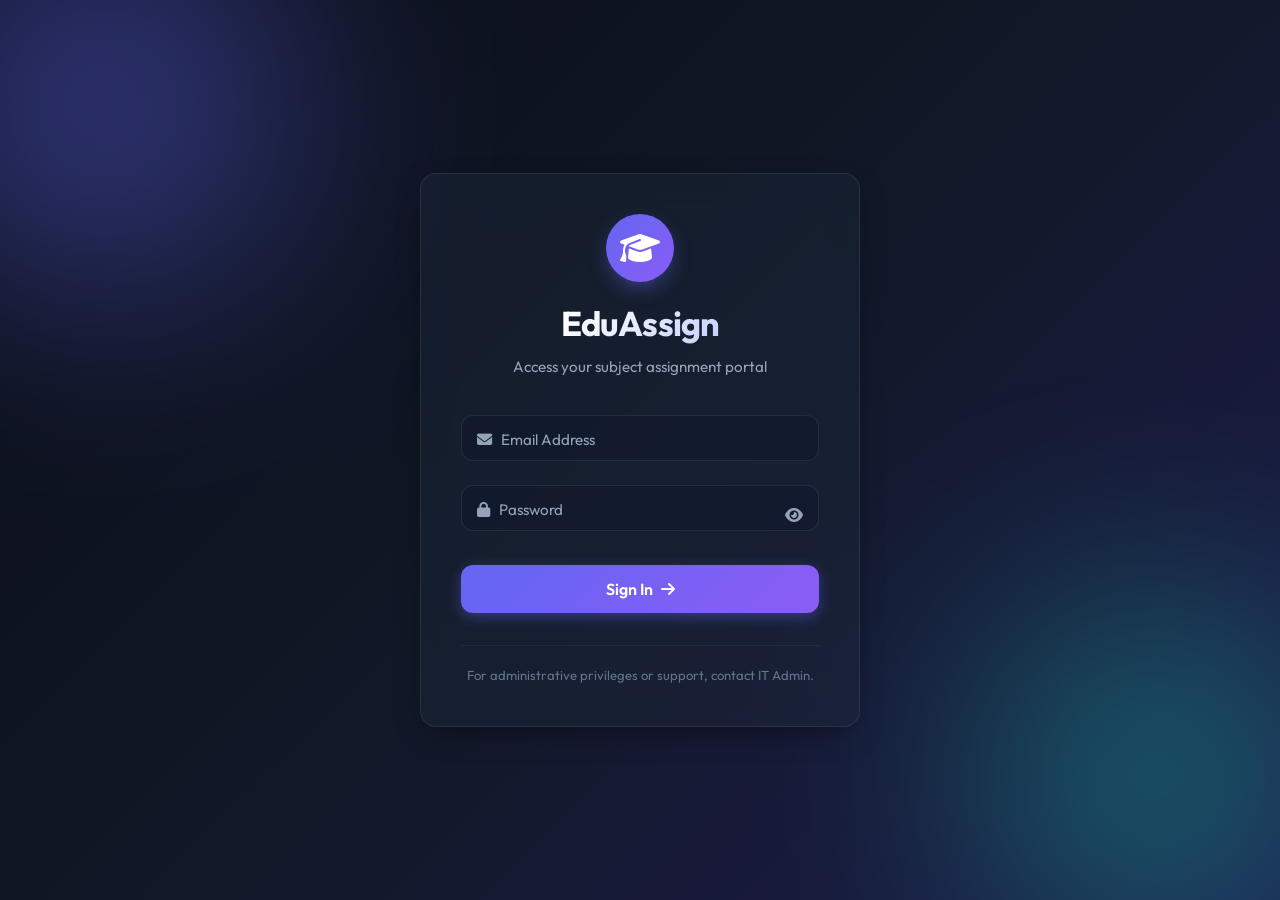
==== src/main/resources/static/admin.html @ 08ebb447 "preference2" ====
<!DOCTYPE html>
<html lang="en">
<head>
  <meta charset="UTF-8">
  <meta name="viewport" content="width=device-width, initial-scale=1.0">
  <title>Admin Dashboard - EduAssign</title>
  <!-- FontAwesome Icons -->
  <link rel="stylesheet" href="https://cdnjs.cloudflare.com/ajax/libs/font-awesome/6.4.0/css/all.min.css">
  <!-- Stylesheets -->
  <link rel="stylesheet" href="css/common.css">
  <link rel="stylesheet" href="css/admin.css">
</head>
<body>
  <div class="dashboard-layout">
    <!-- Sidebar -->
    <aside class="sidebar glass-panel">
      <div class="sidebar-brand">
        <i class="fas fa-university"></i>
        <span>EduAssign Admin</span>
      </div>
      <nav class="sidebar-nav">
        <a href="#" class="nav-item active" data-target="selections-tab">
          <i class="fas fa-list-check"></i>
          <span>Faculty Selections</span>
        </a>
        <a href="#" class="nav-item" data-target="subject-tab">
          <i class="fas fa-book-open"></i>
          <span>Subject Directory</span>
        </a>
        <a href="#" class="nav-item" data-target="config-tab">
          <i class="fas fa-sliders-h"></i>
          <span>Dept / Year / Sections</span>
        </a>
        <a href="#" class="nav-item" data-target="deadline-tab">
          <i class="fas fa-clock"></i>
          <span>Selection Window</span>
        </a>
        <a href="#" class="nav-item" data-target="allocation-tab">
          <i class="fas fa-diagram-project"></i>
          <span>Subject Allocation</span>
        </a>
        <a href="#" class="nav-item" data-target="allocation-report-tab">
          <i class="fas fa-file-invoice"></i>
          <span>Allocation Report</span>
        </a>
        <a href="#" class="nav-item" data-target="profile-tab">
          <i class="fas fa-user-gear"></i>
          <span>My Profile</span>
        </a>
      </nav>
      <div class="sidebar-footer">
        <a href="faculty.html" class="btn btn-ghost btn-block" style="margin-bottom: 10px; border-color: rgba(20,184,166,0.3); color: var(--secondary)">
          <i class="fas fa-eye"></i>
          <span>Faculty View</span>
        </a>
        <button class="btn btn-ghost btn-block" onclick="logout()">
          <i class="fas fa-sign-out-alt"></i>
          <span>Logout</span>
        </button>
      </div>
    </aside>

    <!-- Main Content Area -->
    <main class="main-content">
      <header class="main-header glass-panel">
        <div>
          <h2 id="welcome-message">Admin Console</h2>
          <p id="header-subtitle">Manage curriculum directories, selection timelines, and class allocations</p>
        </div>
        <div class="header-profile">
          <div class="avatar-icon">A</div>
          <div class="profile-info">
            <h4 id="header-user-name">Admin User</h4>
            <span id="header-user-email">admin@gmail.com</span>
          </div>
        </div>
      </header>

      <!-- FACULTY SELECTIONS TAB -->
      <section id="selections-tab" class="tab-content active">
        <div class="tab-grid">
          <!-- Submitted Preferences -->
          <div class="glass-panel section-container col-span-2">
            <div class="section-actions" style="display: flex; justify-content: space-between; align-items: center; width: 100%;">
              <div>
                <h3>Faculty Subject Preferences</h3>
                <p>Track choices made by faculty members for subject allocation</p>
              </div>
              <div>
                <button class="btn btn-secondary btn-sm" onclick="exportPreferencesToExcel()" style="background: var(--secondary-gradient); border: none; color: #fff; display: inline-flex; align-items: center; gap: 6px; box-shadow: 0 0 10px rgba(20, 184, 166, 0.3);">
                  <i class="fas fa-file-excel"></i> Export to Excel
                </button>
              </div>
            </div>
            
            <div class="filter-row" style="display: flex; gap: 12px; margin-bottom: 20px; align-items: center; max-width: 500px;">
              <div style="flex: 1; max-width: 220px;">
                <input type="text" id="pref-academic-year-input" class="form-control" placeholder="Academic Year (e.g. 2026-27)" style="height: 38px; font-size: 0.9rem; background: rgba(15, 23, 42, 0.6); border: 1px solid var(--panel-border); border-radius: var(--border-radius-md); color: var(--text-main); padding: 8px 12px; width: 100%;">
              </div>
              <div style="flex: 1; max-width: 220px; position: relative;">
                <div id="custom-pref-dept-dropdown" class="custom-dropdown" style="width: 100%;">
                  <div class="custom-dropdown-trigger" style="height: 38px; font-size: 0.9rem; background: rgba(15, 23, 42, 0.6); border: 1px solid var(--panel-border); border-radius: var(--border-radius-md); color: var(--text-main); padding: 8px 12px; cursor: pointer; display: flex; justify-content: space-between; align-items: center; user-select: none;">
                    <span id="custom-pref-trigger-label" style="color: var(--text-muted);">Select Dept & Sem</span>
                    <i class="fas fa-chevron-down" style="font-size: 0.8rem; color: var(--text-muted);"></i>
                  </div>
                  <div id="custom-pref-dept-menu" class="custom-dropdown-menu" style="display: none; position: absolute; top: 100%; left: 0; width: 100%; max-height: 250px; overflow-y: auto; background: #0f172a; border: 1px solid var(--panel-border); border-radius: var(--border-radius-md); margin-top: 4px; z-index: 1000; box-shadow: 0 10px 15px -3px rgba(0, 0, 0, 0.5);">
                    <!-- Populated dynamically via JS -->
                  </div>
                </div>
              </div>
              <!-- Hidden native selects to retain full compatibility -->
              <select id="pref-dept-filter" style="display: none;">
                <option value="" disabled selected>Select Department</option>
              </select>
              <select id="pref-sem-filter" style="display: none;">
                <option value="" disabled selected>Select Semester</option>
              </select>
            </div>

            <div class="table-responsive">
              <table class="table">
                <thead>
                  <tr>
                    <th>Faculty ID</th>
                    <th>Faculty Name</th>
                    <th>Department</th>
                    <th>Subject Preferences (in Order of Choice)</th>
                  </tr>
                </thead>
                <tbody id="preferences-table-body">
                  <tr><td colspan="4" style="text-align: center;"><i class="fas fa-spinner fa-spin"></i> Loading...</td></tr>
                </tbody>
              </table>
            </div>
          </div>

          <!-- Non-Submitted Faculty -->
          <div class="glass-panel section-container">
            <h3>Pending Submissions</h3>
            <p style="font-size: 0.85rem; color: var(--text-muted); margin-bottom: 20px;">Faculty members who have not yet selected any preferences.</p>
            
            <div class="table-responsive" style="max-height: 400px; overflow-y: auto;">
              <table class="table">
                <thead>
                  <tr>
                    <th>Faculty ID</th>
                    <th>Name</th>
                  </tr>
                </thead>
                <tbody id="pending-table-body">
                  <tr><td colspan="2" style="text-align: center;"><i class="fas fa-spinner fa-spin"></i> Loading...</td></tr>
                </tbody>
              </table>
            </div>
          </div>
        </div>
      </section>

      <!-- SUBJECT CRUD TAB -->
      <section id="subject-tab" class="tab-content">
        <div class="tab-grid">
          <div class="glass-panel section-container col-span-3">
            <div class="section-actions">
              <div>
                <h3>Subject List</h3>
                <p>Manage curriculum subjects, regulation, and departments</p>
              </div>
              <div class="action-buttons" style="display: flex; gap: 8px; align-items: center;">
                <button class="btn btn-primary" onclick="openSubjectModal()"><i class="fas fa-plus"></i> Add Subject</button>
              </div>
            </div>

            <div class="search-bar-wrapper" style="margin-bottom: 15px;">
              <i class="fas fa-search search-icon"></i>
              <input type="text" id="subject-search" class="form-control" placeholder="Search subjects by code, name, department...">
            </div>

            <div class="filter-row" style="display: flex; gap: 12px; margin-bottom: 20px; align-items: center; max-width: 600px;">
              <div style="flex: 1; max-width: 130px;">
                <select id="sub-category-filter" class="form-control" style="height: 38px; font-size: 0.9rem; background: rgba(15, 23, 42, 0.6); border: 1px solid var(--panel-border); border-radius: var(--border-radius-md); color: var(--text-main); padding: 8px 12px;">
                  <option value="regular" selected>Regular</option>
                  <option value="mock">Mock</option>
                </select>
              </div>
              <div style="flex: 1; max-width: 180px;">
                <select id="sub-dept-filter" class="form-control" style="height: 38px; font-size: 0.9rem; background: rgba(15, 23, 42, 0.6); border: 1px solid var(--panel-border); border-radius: var(--border-radius-md); color: var(--text-main); padding: 8px 12px;">
                  <option value="" disabled selected>Select Dept</option>
                </select>
              </div>
              <div style="flex: 1; max-width: 220px; position: relative;">
                <div id="custom-sub-year-dropdown" class="custom-dropdown" style="width: 100%;">
                  <div class="custom-dropdown-trigger" style="height: 38px; font-size: 0.9rem; background: rgba(15, 23, 42, 0.6); border: 1px solid var(--panel-border); border-radius: var(--border-radius-md); color: var(--text-main); padding: 8px 12px; cursor: pointer; display: flex; justify-content: space-between; align-items: center; user-select: none;">
                    <span id="custom-sub-trigger-label" style="color: var(--text-muted);">Select Year & Sem</span>
                    <i class="fas fa-chevron-down" style="font-size: 0.8rem; color: var(--text-muted);"></i>
                  </div>
                  <div id="custom-sub-year-menu" class="custom-dropdown-menu" style="display: none; position: absolute; top: 100%; left: 0; width: 100%; max-height: 250px; overflow-y: auto; background: #0f172a; border: 1px solid var(--panel-border); border-radius: var(--border-radius-md); margin-top: 4px; z-index: 1000; box-shadow: 0 10px 15px -3px rgba(0, 0, 0, 0.5);">
                    <!-- Populated dynamically via JS -->
                  </div>
                </div>
              </div>
              <!-- Hidden native selects to retain compatibility -->
              <select id="sub-year-filter" style="display: none;">
                <option value="" disabled selected>Select Year</option>
              </select>
              <select id="sub-sem-filter" style="display: none;">
                <option value="" disabled selected>Select Semester</option>
              </select>
            </div>

            <div class="table-responsive">
              <table class="table">
                <thead>
                  <tr>
                    <th>Subject Code</th>
                    <th>Name</th>
                    <th>Year</th>
                    <th>Semester</th>
                    <th>Department</th>
                    <th>Regulation</th>
                    <th>Academic Year</th>
                    <th style="text-align: right;">Actions</th>
                  </tr>
                </thead>
                <tbody id="subject-table-body">
                  <tr><td colspan="7" style="text-align: center;"><i class="fas fa-spinner fa-spin"></i> Loading...</td></tr>
                </tbody>
              </table>
            </div>
          </div>

          <!-- Subject Excel Upload -->
          <div class="glass-panel section-container">
            <h3>Import Subjects</h3>
            <p style="font-size: 0.85rem; color: var(--text-muted); margin-bottom: 20px;">Upload Excel file (.xlsx) with columns: <strong>SubjectCode, SubjectName, Year, Semester, Department, Regulation, [AcademicYear], [Category (Regular/Mock)]</strong>.</p>
            
            <form id="subject-upload-form">
              <div class="file-dropzone" id="subject-dropzone">
                <i class="fas fa-file-excel file-icon"></i>
                <p>Drag & drop Subjects Excel sheet or click to browse</p>
                <input type="file" id="subject-excel-file" accept=".xlsx" style="display: none;">
                <span class="file-name-display" id="subject-file-name">No file chosen</span>
              </div>
              <button type="submit" class="btn btn-secondary btn-block" style="margin-top: 15px;">
                <i class="fas fa-cloud-upload-alt"></i> Upload Subjects
              </button>
            </form>
          </div>
        </div>
      </section>

      <!-- CONFIG CRUD TAB (DEPT, YEAR, SECTIONS) -->
      <section id="config-tab" class="tab-content">
        <div class="config-grid">
          <!-- Departments CRUD -->
          <div class="glass-panel section-container">
            <div class="section-actions">
              <div>
                <h3>Departments</h3>
                <p>Register academic departments</p>
              </div>
            </div>
            <form id="dept-form" style="margin-bottom: 20px; display: flex; gap: 8px;">
              <input type="text" id="dept-code" class="form-control" placeholder="Code (e.g. CSE)" required style="flex: 1;">
              <input type="text" id="dept-name" class="form-control" placeholder="Name" required style="flex: 2;">
              <button type="submit" class="btn btn-primary" style="padding: 10px 16px;"><i class="fas fa-plus"></i></button>
            </form>
            <div class="table-responsive" style="max-height: 250px;">
              <table class="table">
                <thead>
                  <tr>
                    <th>Code</th>
                    <th>Name</th>
                    <th>Action</th>
                  </tr>
                </thead>
                <tbody id="dept-table-body">
                  <!-- Loaded dynamically -->
                </tbody>
              </table>
            </div>
          </div>

          <!-- Academic Years CRUD -->
          <div class="glass-panel section-container">
            <div class="section-actions">
              <div>
                <h3>Academic Years</h3>
                <p>Manage curriculum years</p>
              </div>
            </div>
            <form id="year-form" style="margin-bottom: 20px; display: flex; gap: 8px;">
              <input type="number" id="year-num" class="form-control" placeholder="No. (e.g. 1)" required min="1" max="6" style="flex: 1;">
              <input type="text" id="year-name" class="form-control" placeholder="Label (e.g. I Year)" required style="flex: 2;">
              <button type="submit" class="btn btn-primary" style="padding: 10px 16px;"><i class="fas fa-plus"></i></button>
            </form>
            <div class="table-responsive" style="max-height: 250px;">
              <table class="table">
                <thead>
                  <tr>
                    <th>Year No</th>
                    <th>Label</th>
                    <th>Action</th>
                  </tr>
                </thead>
                <tbody id="year-table-body">
                  <!-- Loaded dynamically -->
                </tbody>
              </table>
            </div>
          </div>



          <!-- Sections CRUD -->
          <div class="glass-panel section-container col-span-2">
            <div class="section-actions">
              <div>
                <h3>Sections</h3>
                <p>Configure sections for each year and department</p>
              </div>
            </div>
            <form id="section-form" style="margin-bottom: 20px; display: grid; grid-template-columns: 2fr 2fr 1.5fr 1fr; gap: 10px;">
              <div>
                <select id="section-dept-select" class="form-control" required>
                  <option value="" disabled selected>Select Dept</option>
                </select>
              </div>
              <div>
                <select id="section-year-select" class="form-control" required>
                  <option value="" disabled selected>Select Year</option>
                </select>
              </div>
              <div>
                <input type="text" id="section-name" class="form-control" placeholder="Sec Name (e.g. A)" required>
              </div>
              <button type="submit" class="btn btn-primary"><i class="fas fa-plus"></i> Add</button>
            </form>
            <div class="table-responsive">
              <table class="table">
                <thead>
                  <tr>
                    <th>Department</th>
                    <th>Year</th>
                    <th>Section</th>
                    <th>Action</th>
                  </tr>
                </thead>
                <tbody id="section-table-body">
                  <!-- Loaded dynamically -->
                </tbody>
              </table>
            </div>
          </div>
        </div>
      </section>

      <!-- DEADLINE TAB -->
      <section id="deadline-tab" class="tab-content">
        <div class="tab-grid">
          <div class="glass-panel section-container col-span-2">
            <h3>Configure Subject Selection Window</h3>
            <p style="margin-bottom: 24px; color: var(--text-muted)">Set the message and time deadline. Faculty members will be notified and can choose preferred subjects within this period.</p>
            
            <form id="deadline-form">
              <div class="form-group">
                <label for="deadline-message">Instruction Message to Faculty</label>
                <textarea id="deadline-message" class="form-control" rows="4" placeholder="Enter instructions for faculty (e.g., Please select your preferred subjects for R23 CSE regulation within the deadline)..." required></textarea>
              </div>
              
              <div style="display: grid; grid-template-columns: repeat(auto-fit, minmax(220px, 1fr)); gap: 16px; margin-bottom: 24px;">
                <div class="form-group">
                  <label for="deadline-days">Deadline Window (in Days)</label>
                  <input type="number" id="deadline-days" class="form-control" min="1" max="30" value="3" required>
                </div>
                <div class="form-group">
                  <label for="deadline-sem">Active Semester</label>
                  <select id="deadline-sem" class="form-control" required>
                    <option value="" disabled selected>Select Semester</option>
                  </select>
                </div>
                <div class="form-group">
                  <label for="deadline-class-year">Active Year</label>
                  <select id="deadline-class-year" class="form-control" required>
                    <option value="" disabled selected>Select Year</option>
                    <option value="1">Year 1</option>
                    <option value="2">Year 2</option>
                    <option value="3">Year 3</option>
                    <option value="4">Year 4</option>
                  </select>
                </div>
                <div class="form-group">
                  <label for="deadline-year">Academic Year</label>
                  <input type="text" id="deadline-year" class="form-control" placeholder="e.g. 2026-27" required>
                </div>
                <div class="form-group">
                  <label for="deadline-dept">Department</label>
                  <select id="deadline-dept" class="form-control" required>
                    <option value="" disabled selected>Select Dept</option>
                  </select>
                </div>
                <div class="form-group">
                  <label for="deadline-hours-per-week">Faculty Hours Limit/Week</label>
                  <input type="number" id="deadline-hours-per-week" class="form-control" min="1" max="40" value="16" required>
                </div>
                <div class="form-group">
                  <label for="deadline-max-subjects">Max Subjects/Faculty</label>
                  <input type="number" id="deadline-max-subjects" class="form-control" min="1" max="10" value="2" required>
                </div>
                <div class="form-group">
                  <label for="deadline-subject-hours">Hours/Week per Subject</label>
                  <input type="number" id="deadline-subject-hours" class="form-control" min="1" max="10" value="4" required>
                </div>
                <div class="form-group">
                  <label for="deadline-max-regular-pref">Max Regular Choices</label>
                  <input type="number" id="deadline-max-regular-pref" class="form-control" min="1" max="20" value="5" required>
                </div>
                <div class="form-group">
                  <label for="deadline-max-mock-pref">Max Mock Choices</label>
                  <input type="number" id="deadline-max-mock-pref" class="form-control" min="1" max="20" value="2" required>
                </div>
              </div>

              <button type="submit" class="btn btn-primary">
                <i class="fas fa-paper-plane"></i> Publish Selection Window
              </button>
            </form>
          </div>

          <div class="glass-panel section-container">
            <h3>Selection Window Status</h3>
            <p>Active state of the current timeline</p>
            
            <div class="status-box" id="deadline-status-container" style="margin-top: 20px;">
              <!-- Loaded dynamically -->
              <div style="color: var(--text-muted);"><i class="fas fa-circle-notch fa-spin"></i> Checking status...</div>
            </div>
          </div>
        </div>

        <!-- Subject Preview Panel -->
        <div class="glass-panel section-container" style="margin-top: 20px;">
          <h3>Subject Preview / Review</h3>
          <p style="margin-bottom: 20px; font-size: 0.88rem; color: var(--text-muted);">Review matching subjects that will be opened for faculty selection.</p>
          <div id="deadline-subjects-preview" style="display: flex; flex-direction: column; gap: 16px;">
            <p style="color: var(--text-muted); font-style: italic;">Select Department, Active Semester, and enter Academic Year above to preview subjects list.</p>
          </div>
        </div>
      </section>

      <!-- ALLOCATION TAB -->
      <section id="allocation-tab" class="tab-content">
        <!-- Before deadline warning -->
        <div class="glass-panel info-banner" id="allocation-warning" style="display: none; border-color: var(--warning); background: rgba(245,158,11,0.06); padding: 20px; margin-bottom: 20px;">
          <h4 style="color: var(--warning); display: flex; align-items: center; gap: 8px;">
            <i class="fas fa-exclamation-triangle"></i> Subject Selection Period Active
          </h4>
          <p style="font-size: 0.9rem; color: var(--text-muted); margin-top: 6px;">Still there is time for faculty to select subjects. You cannot perform allocations until the selection deadline is reached.</p>
        </div>

        <!-- Finalization Header Banner -->
        <div class="glass-panel section-container" style="margin-bottom: 20px; display: flex; justify-content: space-between; align-items: center; padding: 20px; flex-wrap: wrap; gap: 16px;">
          <div>
            <h3 style="margin-bottom: 4px;">Subject Allocation Workspace & Controls</h3>
            <p style="font-size: 0.88rem; color: var(--text-muted);">Automatically generate draft allocations based on preferences, review/modify manually, then finalize.</p>
          </div>
          <div style="display: flex; align-items: center; gap: 12px; flex-wrap: wrap;">
            <button class="btn btn-primary" id="auto-allocate-btn" onclick="autoAllocateSubjects()">
              <i class="fas fa-bolt"></i> Auto-Allocate Subjects
            </button>
            <span class="status-badge" id="finalize-status-badge" style="padding: 8px 16px; font-size: 0.85rem;">Draft Mode</span>
            <button class="btn btn-secondary" id="finalize-allocations-btn" onclick="finalizeAllAllocations()">
              <i class="fas fa-check-double"></i> Finalize Allocations
            </button>
          </div>
        </div>

        <!-- Allocation Statistics & Constraints Dashboard -->
        <div class="glass-panel section-container" style="margin-bottom: 20px; padding: 20px;">
          <h4 style="margin-bottom: 12px; color: var(--secondary);"><i class="fas fa-chart-pie"></i> Allocation Statistics & Constraints</h4>
          <div style="display: grid; grid-template-columns: repeat(auto-fit, minmax(180px, 1fr)); gap: 15px;">
            <div style="background: rgba(255,255,255,0.03); border: 1px solid var(--panel-border); border-radius: var(--border-radius-md); padding: 12px; text-align: center;">
              <span style="font-size: 0.8rem; color: var(--text-muted); display: block; margin-bottom: 4px;">Total Subjects</span>
              <strong id="stats-total-subjects" style="font-size: 1.4rem; color: var(--text-main);">0</strong>
            </div>
            <div style="background: rgba(255,255,255,0.03); border: 1px solid var(--panel-border); border-radius: var(--border-radius-md); padding: 12px; text-align: center;">
              <span style="font-size: 0.8rem; color: var(--text-muted); display: block; margin-bottom: 4px;">Total Sections</span>
              <strong id="stats-total-sections" style="font-size: 1.4rem; color: var(--text-main);">0</strong>
            </div>
            <div style="background: rgba(255,255,255,0.03); border: 1px solid var(--panel-border); border-radius: var(--border-radius-md); padding: 12px; text-align: center;">
              <span style="font-size: 0.8rem; color: var(--text-muted); display: block; margin-bottom: 4px;">Allocated Subjects</span>
              <strong id="stats-allocated-subjects" style="font-size: 1.4rem; color: var(--text-main);">0</strong>
            </div>
            <div style="background: rgba(255,255,255,0.03); border: 1px solid var(--panel-border); border-radius: var(--border-radius-md); padding: 12px; text-align: center;">
              <span style="font-size: 0.8rem; color: var(--text-muted); display: block; margin-bottom: 4px;">Regular / Mock</span>
              <span style="font-size: 1.1rem; font-weight: bold; color: var(--text-main); display: block; margin-top: 4px;">
                <span id="stats-allocated-regular" style="color: var(--secondary);">0</span> / <span id="stats-allocated-mock" style="color: var(--primary);">0</span>
              </span>
            </div>
            <div style="background: rgba(255,255,255,0.03); border: 1px solid var(--panel-border); border-radius: var(--border-radius-md); padding: 12px; text-align: center;">
              <span style="font-size: 0.8rem; color: var(--text-muted); display: block; margin-bottom: 4px;">Pending Sections</span>
              <strong id="stats-pending-sections" style="font-size: 1.4rem; color: var(--warning);">0</strong>
            </div>
            <div style="background: rgba(255,255,255,0.03); border: 1px solid var(--panel-border); border-radius: var(--border-radius-md); padding: 12px; text-align: center;">
              <span style="font-size: 0.8rem; color: var(--text-muted); display: block; margin-bottom: 4px;">Faculty Load Limits</span>
              <span style="font-size: 0.85rem; color: var(--text-main); display: block; margin-top: 8px;">
                Max: <strong id="stats-workload-limit">14</strong>h | Sub: <strong id="stats-subject-hours">4</strong>h
              </span>
            </div>
          </div>
        </div>

        <div class="allocation-grid" id="allocation-workspace" style="display: grid; grid-template-columns: 1fr; gap: 20px;">
          
          <!-- Column 1: Subject Allocation -->
          <div class="glass-panel section-container" style="height: fit-content; display: flex; flex-direction: column; gap: 20px;">
            <div style="display: flex; justify-content: space-between; align-items: center;">
              <div>
                <h3>Subject & Section Allocation</h3>
                <p style="font-size: 0.85rem; color: var(--text-muted);">Assign subjects and sections to faculty members (Auto or Manual).</p>
              </div>
            </div>
            
            <form id="allocate-subject-form">
              <div class="form-group">
                <label for="alloc-faculty-select">Select Faculty</label>
                <select id="alloc-faculty-select" class="form-control" required>
                  <option value="" disabled selected>Choose Faculty...</option>
                </select>
              </div>

              <!-- Faculty Preferences list -->
              <div class="preferences-preview" style="margin-bottom: 20px;">
                <h5 style="font-size: 0.82rem; text-transform: uppercase; color: var(--text-muted); margin-bottom: 8px;">Faculty Subject Preferences:</h5>
                <ul id="alloc-faculty-pref-list" style="padding-left: 20px; font-size: 0.88rem; color: var(--secondary); max-height: 150px; overflow-y: auto;">
                  <li style="color: var(--text-muted); list-style-type: none; margin-left: -20px;">Select a faculty to see their choices</li>
                </ul>
              </div>

              <!-- Selected Faculty load details -->
              <div id="selected-faculty-load-details" style="display: none; background: rgba(255,255,255,0.03); border: 1px solid var(--panel-border); border-radius: var(--border-radius-md); padding: 12px; margin-bottom: 20px; font-size: 0.85rem;">
                <h5 style="margin-bottom: 8px; color: var(--secondary); font-size: 0.82rem; text-transform: uppercase;">Faculty Load Profile:</h5>
                <div style="display: grid; grid-template-columns: 1fr 1fr; gap: 8px;">
                  <div>Workload: <strong id="load-workload-hours">0/14</strong> hrs</div>
                  <div>Subjects: <strong id="load-subjects-count">0</strong>/3</div>
                  <div>Regular: <strong id="load-regular-count">0</strong></div>
                  <div>Mock: <strong id="load-mock-count">0</strong></div>
                </div>
                <div id="load-status-msg" style="margin-top: 8px; font-weight: 500;"></div>
              </div>

              <div class="form-group">
                <label for="alloc-subject-select">Select Subject</label>
                <select id="alloc-subject-select" class="form-control" required>
                  <option value="" disabled selected>Choose Subject...</option>
                </select>
              </div>

              <div class="form-group">
                <label for="alloc-section-select">Select Section</label>
                <select id="alloc-section-select" class="form-control" required>
                  <option value="" disabled selected>Choose Section...</option>
                </select>
              </div>

              <button type="submit" class="btn btn-primary btn-block">
                <i class="fas fa-link"></i> Allocate Subject & Section
              </button>
            </form>

            <div style="margin-top: 10px;">
              <h4>Subject & Section Allocations List</h4>
              <div class="table-responsive" style="max-height: 350px; overflow-y: auto; margin-top: 10px;">
                <table class="table">
                  <thead>
                    <tr>
                      <th>Faculty</th>
                      <th>Subject (Allocated Sections)</th>
                    </tr>
                  </thead>
                  <tbody id="subject-allocations-table-body">
                    <tr><td colspan="2" style="text-align: center; color: var(--text-muted);">No subject allocations.</td></tr>
                  </tbody>
                </table>
              </div>
            </div>

            <div style="margin-top: 20px; border-top: 1px solid var(--panel-border); padding-top: 15px;">
              <h4>Swap Allocations</h4>
              <p style="font-size: 0.85rem; color: var(--text-muted); margin-bottom: 12px;">Select two allocations to swap their assigned faculties.</p>
              <div style="display: flex; gap: 10px; align-items: center; flex-wrap: wrap;">
                <select id="swap-alloc-1" class="form-control" style="flex: 1; min-width: 200px;">
                  <option value="" disabled selected>Allocation 1...</option>
                </select>
                <select id="swap-alloc-2" class="form-control" style="flex: 1; min-width: 200px;">
                  <option value="" disabled selected>Allocation 2...</option>
                </select>
                <button type="button" class="btn btn-primary" onclick="swapAllocationsBtn()">Swap</button>
              </div>
            </div>

            <div style="margin-top: 20px; border-top: 1px solid var(--panel-border); padding-top: 15px;" id="unallocated-faculty-section">
              <h4 style="color: var(--warning);"><i class="fas fa-exclamation-triangle"></i> Faculty Without Any Allocations</h4>
              <div class="table-responsive" style="max-height: 200px; overflow-y: auto; margin-top: 10px;">
                <table class="table">
                  <thead>
                    <tr>
                      <th>Faculty ID</th>
                      <th>Faculty Name</th>
                      <th>Email ID</th>
                    </tr>
                  </thead>
                  <tbody id="unallocated-faculty-table-body">
                    <tr><td colspan="3" style="text-align: center; color: var(--text-muted);">All faculty members have allocations.</td></tr>
                  </tbody>
                </table>
              </div>
            </div>
          </div>
        </div>
      </section>

      <!-- ALLOCATION REPORT TAB -->
      <section id="allocation-report-tab" class="tab-content">
        <div class="glass-panel section-container">
          <div class="section-actions" style="display: flex; justify-content: space-between; align-items: center; margin-bottom: 24px; flex-wrap: wrap; gap: 16px;">
            <div>
              <h3>Year-Wise Allocation Report</h3>
              <p style="color: var(--text-muted); font-size: 0.9rem;">View all faculty details along with their allocated subjects and sections</p>
            </div>
            <div class="action-buttons" style="display: flex; gap: 12px; align-items: center;">
              <button class="btn btn-secondary" onclick="exportReportToExcel()" style="background: var(--secondary-gradient); border: none; color: #fff; display: inline-flex; align-items: center; gap: 6px; box-shadow: 0 0 10px rgba(20, 184, 166, 0.3); height: 40px; padding: 8px 16px; border-radius: var(--border-radius-md); font-weight: 500;">
                <i class="fas fa-file-excel"></i> Export Report
              </button>
            </div>
          </div>

          <div class="filter-row" style="display: flex; gap: 12px; margin-bottom: 20px; align-items: center; max-width: 500px;">
            <div style="flex: 1; max-width: 220px;">
              <input type="text" id="report-academic-year-input" class="form-control" placeholder="Academic Year (e.g. 2026-27)" style="height: 38px; font-size: 0.9rem; background: rgba(15, 23, 42, 0.6); border: 1px solid var(--panel-border); border-radius: var(--border-radius-md); color: var(--text-main); padding: 8px 12px; width: 100%;">
            </div>
            <div style="flex: 1; max-width: 220px; position: relative;">
              <div id="custom-dept-dropdown" class="custom-dropdown" style="width: 100%;">
                <div class="custom-dropdown-trigger" style="height: 38px; font-size: 0.9rem; background: rgba(15, 23, 42, 0.6); border: 1px solid var(--panel-border); border-radius: var(--border-radius-md); color: var(--text-main); padding: 8px 12px; cursor: pointer; display: flex; justify-content: space-between; align-items: center; user-select: none;">
                  <span id="custom-dept-trigger-label" style="color: var(--text-muted);">Select Dept & Sem</span>
                  <i class="fas fa-chevron-down" style="font-size: 0.8rem; color: var(--text-muted);"></i>
                </div>
                <div id="custom-dept-menu" class="custom-dropdown-menu" style="display: none; position: absolute; top: 100%; left: 0; width: 100%; max-height: 250px; overflow-y: auto; background: #0f172a; border: 1px solid var(--panel-border); border-radius: var(--border-radius-md); margin-top: 4px; z-index: 1000; box-shadow: 0 10px 15px -3px rgba(0, 0, 0, 0.5);">
                  <!-- Populated dynamically via JS -->
                </div>
              </div>
            </div>
            <!-- Hidden native selects to retain full compatibility -->
            <select id="report-dept-select" style="display: none;">
              <option value="" disabled selected>Select Department</option>
            </select>
            <select id="report-sem-select" style="display: none;">
              <option value="" disabled selected>Select Semester</option>
            </select>
          </div>
          
          <div class="search-bar-wrapper" style="margin-bottom: 20px; position: relative;">
            <i class="fas fa-search search-icon" style="position: absolute; left: 16px; top: 50%; transform: translateY(-50%); color: var(--text-muted);"></i>
            <input type="text" id="report-search" class="form-control" placeholder="Search faculty by name, ID, or allocated subject..." style="padding-left: 44px; height: 40px; background: rgba(15, 23, 42, 0.6); border: 1px solid var(--panel-border); border-radius: var(--border-radius-md); color: var(--text-main); width: 100%;">
          </div>

          <div class="table-responsive">
            <table class="table">
              <thead>
                <tr>
                  <th>Faculty ID</th>
                  <th>Faculty Name</th>
                  <th>Year 1</th>
                  <th>Year 2</th>
                  <th>Year 3</th>
                  <th>Year 4</th>
                </tr>
              </thead>
              <tbody id="report-table-body">
                <tr>
                  <td colspan="6" style="text-align: center; color: var(--text-muted); padding: 40px;">
                    Please enter Academic Year, select Department, and select Semester to view the report.
                  </td>
                </tr>
              </tbody>
            </table>
          </div>
        </div>
      </section>

      <!-- PROFILE TAB -->
      <section id="profile-tab" class="tab-content">
        <div class="glass-panel profile-card">
          <div class="section-header">
            <h3>Update Profile</h3>
            <p>Modify your administrator credentials</p>
          </div>
          <form id="profile-form">
            <div class="input-wrapper">
              <input type="text" id="profile-name" placeholder=" " required>
              <label for="profile-name"><i class="fas fa-user"></i> Full Name</label>
            </div>
            <div class="input-wrapper">
              <input type="email" id="profile-email" placeholder=" " required autocomplete="username">
              <label for="profile-email"><i class="fas fa-envelope"></i> Email Address</label>
            </div>
            <div class="input-wrapper">
              <input type="password" id="profile-password" placeholder=" " required autocomplete="new-password">
              <label for="profile-password"><i class="fas fa-lock"></i> New Password</label>
            </div>
            <button type="submit" class="btn btn-primary">
              <i class="fas fa-save"></i>
              <span>Save Changes</span>
            </button>
          </form>
        </div>
      </section>
    </main>
  </div>

  <!-- MODALS FOR CRUD OPERATIONS -->
  
  <!-- Section Edit Modal -->
  <div class="modal-overlay" id="section-modal">
    <div class="modal-container glass-panel">
      <div class="modal-header">
        <h3 class="modal-title" id="section-modal-title">Edit Section</h3>
        <button class="modal-close" onclick="closeSectionModal()"><i class="fas fa-times"></i></button>
      </div>
      <form id="edit-section-form">
        <input type="hidden" id="edit-section-id">
        <div class="modal-body">
          <div class="input-wrapper">
            <select id="edit-section-dept" class="form-control" required style="padding-top: 14px;">
              <option value="" disabled selected>Select Dept</option>
            </select>
          </div>
          <div class="input-wrapper">
            <select id="edit-section-year" class="form-control" required style="padding-top: 14px;">
              <option value="" disabled selected>Select Year</option>
            </select>
          </div>
          <div class="input-wrapper">
            <input type="text" id="edit-section-name" class="form-control" placeholder="Sec Name (e.g. A)" required>
          </div>
        </div>
        <div class="modal-footer">
          <button type="button" class="btn btn-ghost" onclick="closeSectionModal()">Cancel</button>
          <button type="submit" class="btn btn-primary">Update Section</button>
        </div>
      </form>
    </div>
  </div>

  <!-- Subject Modal -->
  <div class="modal-overlay" id="subject-modal">
    <div class="modal-container glass-panel">
      <div class="modal-header">
        <h3 class="modal-title" id="subject-modal-title">Add Subject</h3>
        <button class="modal-close" onclick="closeSubjectModal()"><i class="fas fa-times"></i></button>
      </div>
      <form id="subject-form">
        <input type="hidden" id="subject-modal-mode" value="add"> <!-- add or edit -->
        <input type="hidden" id="subject-modal-old-id" value="">
        <div class="modal-body">
          <div class="input-wrapper">
            <input type="text" id="sub-id" placeholder=" " required>
            <label for="sub-id">Subject Code (e.g. R23CSE01)</label>
          </div>
          <div class="input-wrapper">
            <input type="text" id="sub-name" placeholder=" " required>
            <label for="sub-name">Subject Name</label>
          </div>
          <div class="input-wrapper">
            <select id="sub-dept" class="form-control" required style="padding-top: 14px;">
              <option value="" disabled selected>Select Department</option>
            </select>
          </div>
          <div class="input-wrapper">
            <select id="sub-year" class="form-control" required style="padding-top: 14px;">
              <option value="" disabled selected>Select Year</option>
            </select>
          </div>
          <div class="input-wrapper">
            <select id="sub-sem" class="form-control" required style="padding-top: 14px;">
              <option value="" disabled selected>Select Semester</option>
            </select>
          </div>
          <div class="input-wrapper">
            <select id="sub-type" class="form-control" required style="padding-top: 14px;">
              <option value="regular">Regular Subject</option>
              <option value="mock">Mock Subject</option>
            </select>
          </div>
          <div class="input-wrapper">
            <input type="text" id="sub-regulation" placeholder=" " required>
            <label for="sub-regulation">Regulation (e.g. R23)</label>
          </div>
          <div class="input-wrapper">
            <input type="text" id="sub-academic-year" placeholder=" " required>
            <label for="sub-academic-year">Academic Year (e.g. 2026-27)</label>
          </div>
        </div>
        <div class="modal-footer">
          <button type="button" class="btn btn-ghost" onclick="closeSubjectModal()">Cancel</button>
          <button type="submit" class="btn btn-primary" id="subject-modal-btn">Add Subject</button>
        </div>
      </form>
    </div>
  </div>

  <!-- Scripts -->
  <script src="js/common.js"></script>
  <script src="js/admin.js?v=2"></script>
</body>
</html>
---- src/main/resources/static/css/common.css ----
/* Common CSS for EduAssign - Premium Aesthetics */
@import url('https://fonts.googleapis.com/css2?family=Outfit:wght@300;400;500;600;700;800&display=swap');

:root {
  --bg-gradient: linear-gradient(135deg, #090d16 0%, #111827 50%, #1e1b4b 100%);
  --panel-bg: rgba(30, 41, 59, 0.45);
  --panel-border: rgba(255, 255, 255, 0.08);
  --panel-hover-border: rgba(99, 102, 241, 0.3);
  --font-family: 'Outfit', -apple-system, BlinkMacSystemFont, "Segoe UI", Roboto, sans-serif;
  
  --primary: #6366f1;
  --primary-gradient: linear-gradient(135deg, #6366f1 0%, #8b5cf6 100%);
  --primary-hover: #4f46e5;
  
  --secondary: #14b8a6;
  --secondary-gradient: linear-gradient(135deg, #14b8a6 0%, #0d9488 100%);
  
  --text-main: #f8fafc;
  --text-muted: #94a3b8;
  --text-disabled: #64748b;
  
  --success: #10b981;
  --error: #f43f5e;
  --warning: #f59e0b;
  
  --transition-smooth: all 0.3s cubic-bezier(0.4, 0, 0.2, 1);
  --border-radius-lg: 16px;
  --border-radius-md: 12px;
  --border-radius-sm: 8px;
  
  --box-shadow: 0 10px 30px -10px rgba(0, 0, 0, 0.5);
  --glow-shadow: 0 0 20px rgba(99, 102, 241, 0.25);
}

* {
  margin: 0;
  padding: 0;
  box-sizing: border-box;
}

body {
  font-family: var(--font-family);
  background: var(--bg-gradient);
  color: var(--text-main);
  min-height: 100vh;
  overflow-x: hidden;
  line-height: 1.5;
}

/* Custom Scrollbar */
::-webkit-scrollbar {
  width: 8px;
  height: 8px;
}
::-webkit-scrollbar-track {
  background: rgba(15, 23, 42, 0.6);
}
::-webkit-scrollbar-thumb {
  background: rgba(99, 102, 241, 0.3);
  border-radius: 4px;
}
::-webkit-scrollbar-thumb:hover {
  background: rgba(99, 102, 241, 0.6);
}

/* Glassmorphism Panel */
.glass-panel {
  background: var(--panel-bg);
  backdrop-filter: blur(16px);
  -webkit-backdrop-filter: blur(16px);
  border: 1px solid var(--panel-border);
  border-radius: var(--border-radius-lg);
  box-shadow: var(--box-shadow);
  transition: var(--transition-smooth);
}

.glass-panel:hover {
  border-color: rgba(255, 255, 255, 0.12);
}

/* Toast Notifications */
#toast-container {
  position: fixed;
  bottom: 24px;
  right: 24px;
  z-index: 9999;
  display: flex;
  flex-direction: column;
  gap: 12px;
  max-width: 380px;
  width: 100%;
  pointer-events: none;
}

.toast {
  pointer-events: auto;
  cursor: pointer;
  background: rgba(15, 23, 42, 0.9);
  backdrop-filter: blur(8px);
  border-left: 4px solid var(--primary);
  border-top: 1px solid rgba(255,255,255,0.05);
  border-bottom: 1px solid rgba(255,255,255,0.05);
  border-right: 1px solid rgba(255,255,255,0.05);
  border-radius: var(--border-radius-sm);
  color: var(--text-main);
  padding: 16px;
  display: flex;
  align-items: center;
  gap: 12px;
  box-shadow: 0 10px 15px -3px rgba(0, 0, 0, 0.3);
  transform: translateX(120%);
  transition: all 0.4s cubic-bezier(0.175, 0.885, 0.32, 1.275);
}

.toast.show {
  transform: translateX(0);
}

.toast.success {
  border-left-color: var(--success);
}
.toast.error {
  border-left-color: var(--error);
}
.toast.warning {
  border-left-color: var(--warning);
}

.toast i {
  font-size: 1.25rem;
}
.toast.success i { color: var(--success); }
.toast.error i { color: var(--error); }
.toast.warning i { color: var(--warning); }

.toast-content {
  flex-grow: 1;
}
.toast-title {
  font-weight: 600;
  font-size: 0.95rem;
  margin-bottom: 2px;
}
.toast-message {
  font-size: 0.85rem;
  color: var(--text-muted);
}

/* Buttons */
.btn {
  display: inline-flex;
  align-items: center;
  justify-content: center;
  gap: 8px;
  font-family: var(--font-family);
  font-size: 0.95rem;
  font-weight: 500;
  padding: 10px 20px;
  border-radius: var(--border-radius-md);
  border: none;
  cursor: pointer;
  transition: var(--transition-smooth);
}
.btn:disabled {
  opacity: 0.55;
  cursor: not-allowed;
  pointer-events: none;
  box-shadow: none !important;
}

.btn-primary {
  background: var(--primary-gradient);
  color: #fff;
  box-shadow: 0 4px 14px 0 rgba(99, 102, 241, 0.4);
}
.btn-primary:hover {
  transform: translateY(-2px);
  box-shadow: 0 6px 20px 0 rgba(99, 102, 241, 0.6), var(--glow-shadow);
}
.btn-primary:active {
  transform: translateY(0);
}

.btn-secondary {
  background: var(--secondary-gradient);
  color: #fff;
  box-shadow: 0 4px 14px 0 rgba(20, 184, 166, 0.4);
}
.btn-secondary:hover {
  transform: translateY(-2px);
  box-shadow: 0 6px 20px 0 rgba(20, 184, 166, 0.6);
}

.btn-danger {
  background: linear-gradient(135deg, #f43f5e 0%, #e11d48 100%);
  color: #fff;
  box-shadow: 0 4px 14px 0 rgba(244, 63, 94, 0.4);
}
.btn-danger:hover {
  transform: translateY(-2px);
  box-shadow: 0 6px 20px 0 rgba(244, 63, 94, 0.6);
}

.btn-ghost {
  background: transparent;
  color: var(--text-muted);
  border: 1px solid var(--panel-border);
}
.btn-ghost:hover {
  background: rgba(255, 255, 255, 0.05);
  color: var(--text-main);
  border-color: rgba(255, 255, 255, 0.2);
}

/* Modals */
.modal-overlay {
  position: fixed;
  top: 0;
  left: 0;
  right: 0;
  bottom: 0;
  background: rgba(15, 23, 42, 0.75);
  backdrop-filter: blur(8px);
  z-index: 5000;
  display: flex;
  align-items: center;
  justify-content: center;
  opacity: 0;
  pointer-events: none;
  transition: var(--transition-smooth);
}

.modal-overlay.active {
  opacity: 1;
  pointer-events: auto;
}

.modal-container {
  width: 100%;
  max-width: 520px;
  margin: 16px;
  transform: scale(0.9);
  opacity: 0;
  transition: var(--transition-smooth);
}

.modal-overlay.active .modal-container {
  transform: scale(1);
  opacity: 1;
}

.modal-header {
  padding: 20px 24px;
  border-bottom: 1px solid var(--panel-border);
  display: flex;
  align-items: center;
  justify-content: space-between;
}

.modal-title {
  font-size: 1.25rem;
  font-weight: 600;
}

.modal-close {
  background: transparent;
  border: none;
  color: var(--text-muted);
  font-size: 1.25rem;
  cursor: pointer;
  transition: var(--transition-smooth);
}
.modal-close:hover {
  color: var(--text-main);
}

.modal-body {
  padding: 24px;
}

.modal-footer {
  padding: 20px 24px;
  border-top: 1px solid var(--panel-border);
  display: flex;
  justify-content: flex-end;
  gap: 12px;
}

/* Forms styling */
.form-group {
  margin-bottom: 20px;
}
.form-group label {
  display: block;
  font-size: 0.88rem;
  font-weight: 500;
  color: var(--text-muted);
  margin-bottom: 8px;
}
.form-control {
  width: 100%;
  background: rgba(15, 23, 42, 0.4);
  border: 1px solid var(--panel-border);
  border-radius: var(--border-radius-md);
  padding: 12px 16px;
  color: var(--text-main);
  font-family: var(--font-family);
  font-size: 0.95rem;
  transition: var(--transition-smooth);
}
select option {
  background-color: #0f172a !important;
  color: var(--text-main) !important;
}
.form-control:focus {
  outline: none;
  border-color: var(--primary);
  box-shadow: 0 0 0 3px rgba(99, 102, 241, 0.15);
}

/* Floating Label Animation */
.input-wrapper {
  position: relative;
  margin-bottom: 24px;
}
.input-wrapper input, .input-wrapper select {
  width: 100%;
  background: rgba(15, 23, 42, 0.45);
  border: 1px solid var(--panel-border);
  border-radius: var(--border-radius-md);
  padding: 16px 16px 8px 16px;
  color: var(--text-main);
  font-size: 1rem;
  font-family: var(--font-family);
  transition: var(--transition-smooth);
}
.input-wrapper label {
  position: absolute;
  left: 16px;
  top: 14px;
  color: var(--text-muted);
  pointer-events: none;
  transition: var(--transition-smooth);
  font-size: 0.95rem;
}
.input-wrapper input:focus ~ label,
.input-wrapper input:not(:placeholder-shown) ~ label,
.input-wrapper select:focus ~ label,
.input-wrapper select:not([value=""]) ~ label {
  top: 6px;
  font-size: 0.75rem;
  color: var(--primary);
}
.input-wrapper input:focus, .input-wrapper select:focus {
  outline: none;
  border-color: var(--primary);
  box-shadow: 0 0 0 3px rgba(99, 102, 241, 0.15);
}

/* Table Style */
.table-responsive {
  width: 100%;
  overflow-x: auto;
}
.table {
  width: 100%;
  border-collapse: collapse;
  text-align: left;
}
.table th {
  padding: 16px;
  font-weight: 600;
  color: var(--text-muted);
  border-bottom: 2px solid var(--panel-border);
  font-size: 0.88rem;
  text-transform: uppercase;
  letter-spacing: 0.05em;
}
.table td {
  padding: 16px;
  border-bottom: 1px solid var(--panel-border);
  font-size: 0.95rem;
  color: var(--text-main);
  vertical-align: middle;
}
.table tbody tr {
  transition: var(--transition-smooth);
}
.table tbody tr:hover {
  background: rgba(255, 255, 255, 0.02);
}
---- src/main/resources/static/css/admin.css ----
/* CSS for Admin Dashboard */

.dashboard-layout {
  display: grid;
  grid-template-columns: 280px 1fr;
  min-height: 100vh;
}

/* Sidebar Styles */
.sidebar {
  margin: 16px;
  margin-right: 8px;
  padding: 32px 20px;
  display: flex;
  flex-direction: column;
  height: calc(100vh - 32px);
  position: sticky;
  top: 16px;
}

.sidebar-brand {
  display: flex;
  align-items: center;
  gap: 12px;
  font-size: 1.4rem;
  font-weight: 800;
  margin-bottom: 30px;
  background: var(--primary-gradient);
  -webkit-background-clip: text;
  -webkit-text-fill-color: transparent;
}

.sidebar-brand i {
  color: var(--primary);
  -webkit-text-fill-color: initial;
}

.sidebar-nav {
  display: flex;
  flex-direction: column;
  gap: 6px;
  flex-grow: 1;
}

.nav-item {
  display: flex;
  align-items: center;
  gap: 12px;
  padding: 12px 14px;
  color: var(--text-muted);
  text-decoration: none;
  font-weight: 500;
  border-radius: var(--border-radius-md);
  transition: var(--transition-smooth);
}

.nav-item:hover {
  background: rgba(255, 255, 255, 0.03);
  color: var(--text-main);
}

.nav-item.active {
  background: rgba(99, 102, 241, 0.12);
  color: #fff;
  border-left: 3px solid var(--primary);
  border-radius: 0 var(--border-radius-md) var(--border-radius-md) 0;
}

.sidebar-footer {
  margin-top: auto;
}

/* Main Content Styles */
.main-content {
  padding: 16px;
  display: flex;
  flex-direction: column;
  gap: 20px;
  overflow-y: auto;
  height: 100vh;
}

.main-header {
  padding: 20px 32px;
  display: flex;
  justify-content: space-between;
  align-items: center;
}

.main-header h2 {
  font-size: 1.5rem;
  font-weight: 700;
  margin-bottom: 4px;
}

.main-header p {
  color: var(--text-muted);
  font-size: 0.88rem;
}

.header-profile {
  display: flex;
  align-items: center;
  gap: 14px;
}

.avatar-icon {
  width: 40px;
  height: 40px;
  border-radius: 50%;
  background: var(--primary-gradient);
  display: flex;
  align-items: center;
  justify-content: center;
  font-weight: 700;
  font-size: 1rem;
}

.profile-info h4 {
  font-size: 0.9rem;
  font-weight: 600;
}

.profile-info span {
  font-size: 0.78rem;
  color: var(--text-muted);
}

/* Tab Content Visibility */
.tab-content {
  display: none;
}

.tab-content.active {
  display: block;
}

.section-container {
  padding: 24px;
  margin-bottom: 20px;
}

.section-actions {
  display: flex;
  justify-content: space-between;
  align-items: center;
  margin-bottom: 20px;
}

.section-actions h3 {
  font-size: 1.25rem;
  font-weight: 600;
  margin-bottom: 4px;
}

.section-actions p {
  color: var(--text-muted);
  font-size: 0.85rem;
}

/* Search bar styling */
.search-bar-wrapper {
  position: relative;
  margin-bottom: 20px;
}

.search-bar-wrapper input {
  padding-left: 44px;
}

.search-icon {
  position: absolute;
  left: 16px;
  top: 14px;
  color: var(--text-muted);
  font-size: 0.95rem;
}

/* Grid Layouts for Tabs */
.tab-grid {
  display: grid;
  grid-template-columns: 2.2fr 1fr;
  gap: 20px;
}

.col-span-2 {
  grid-column: span 2;
}
.col-span-3 {
  grid-column: span 1 / span 3;
}

@media (min-width: 1200px) {
  .col-span-3 {
    grid-column: span 1;
  }
}

/* File Dropzones */
.file-dropzone {
  border: 2px dashed var(--panel-border);
  border-radius: var(--border-radius-lg);
  padding: 30px 20px;
  text-align: center;
  background: rgba(15, 23, 42, 0.25);
  cursor: pointer;
  transition: var(--transition-smooth);
}

.file-dropzone.dragover {
  border-color: var(--primary);
  background: rgba(99, 102, 241, 0.08);
}

.file-icon {
  font-size: 2.25rem;
  color: var(--text-muted);
  margin-bottom: 12px;
  transition: var(--transition-smooth);
}

.file-dropzone:hover .file-icon {
  color: var(--primary);
  transform: translateY(-2px);
}

.file-dropzone p {
  font-size: 0.85rem;
  color: var(--text-muted);
  margin-bottom: 8px;
}

.file-name-display {
  font-size: 0.78rem;
  color: var(--secondary);
  font-weight: 500;
  display: block;
  word-break: break-all;
}

/* Config Grid */
.config-grid {
  display: grid;
  grid-template-columns: 1fr 1fr;
  gap: 20px;
}

/* Profile Form styling */
.profile-card {
  max-width: 600px;
  padding: 32px;
}

/* Deadline status */
.status-box {
  background: rgba(15, 23, 42, 0.3);
  border: 1px solid var(--panel-border);
  border-radius: var(--border-radius-md);
  padding: 20px;
  margin-top: 15px;
}

.status-badge {
  display: inline-flex;
  align-items: center;
  gap: 6px;
  padding: 6px 12px;
  border-radius: 20px;
  font-size: 0.82rem;
  font-weight: 600;
}

.status-badge.active {
  background: rgba(16, 185, 129, 0.12);
  color: var(--success);
  border: 1px solid rgba(16, 185, 129, 0.2);
}

.status-badge.expired {
  background: rgba(244, 63, 94, 0.12);
  color: var(--error);
  border: 1px solid rgba(244, 63, 94, 0.2);
}

/* Allocation Workspace Grid */
.allocation-grid {
  display: grid;
  grid-template-columns: 1fr 2fr;
  gap: 20px;
}

/* Preferences preview list */
.preferences-preview {
  background: rgba(15, 23, 42, 0.35);
  border: 1px solid var(--panel-border);
  border-radius: var(--border-radius-md);
  padding: 12px 16px;
}

/* Action button icons styling */
.action-btn {
  background: transparent;
  border: none;
  cursor: pointer;
  padding: 6px 10px;
  border-radius: var(--border-radius-sm);
  transition: var(--transition-smooth);
}
.action-btn-edit {
  color: var(--secondary);
}
.action-btn-edit:hover {
  background: rgba(20, 184, 166, 0.1);
}
.action-btn-delete {
  color: var(--error);
}
.action-btn-delete:hover {
  background: rgba(244, 63, 94, 0.1);
}

@media (max-width: 992px) {
  .dashboard-layout {
    grid-template-columns: 1fr;
  }
  .sidebar {
    height: auto;
    position: static;
    margin-right: 16px;
  }
  .tab-grid, .config-grid, .allocation-grid {
    grid-template-columns: 1fr;
  }
  .col-span-3, .col-span-2 {
    grid-column: span 1;
  }
}
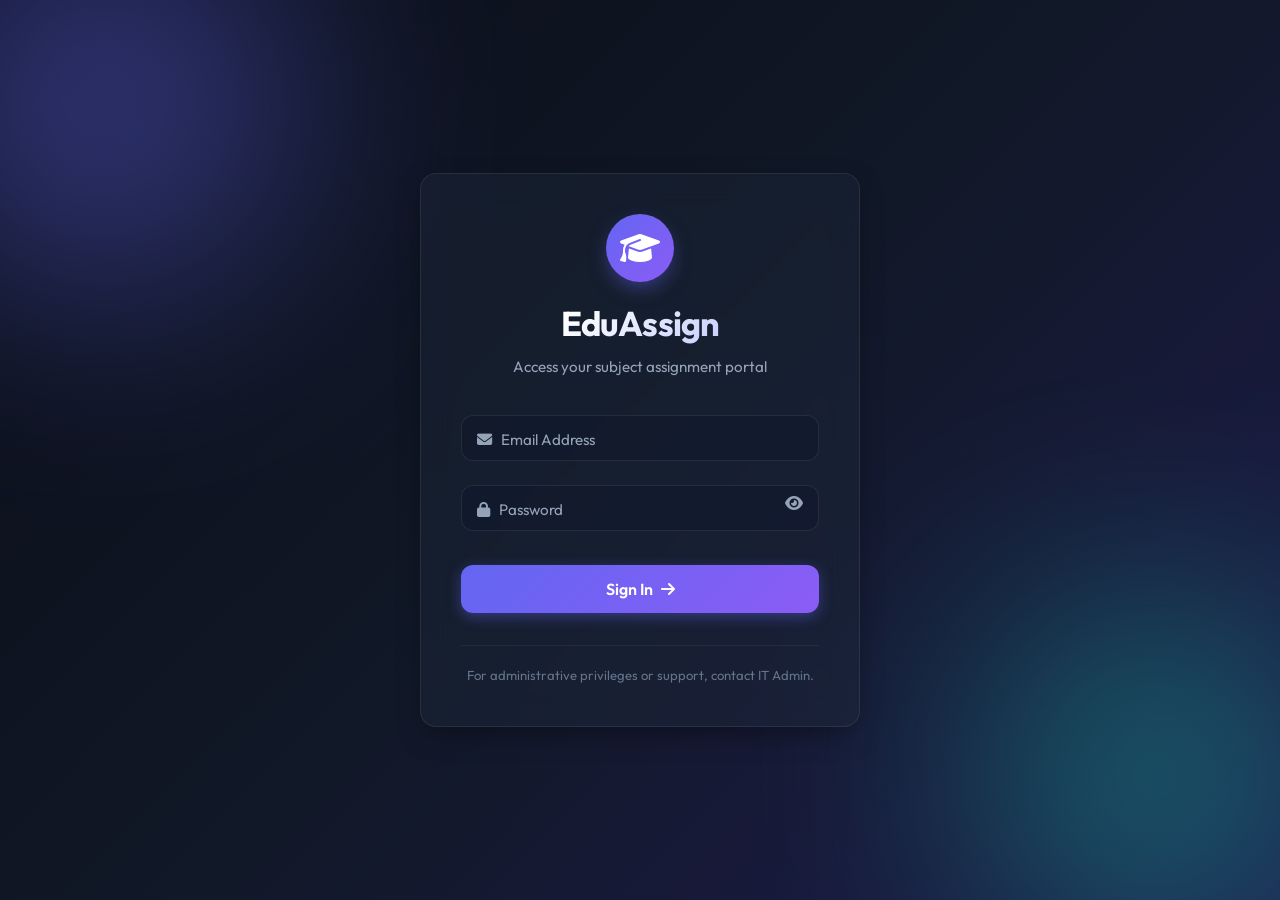
==== commit 216b9c27: "all yaer selection" ====
--- a/src/main/resources/static/admin.html
+++ b/src/main/resources/static/admin.html
@@ -67,8 +67,8 @@
           <h2 id="welcome-message">Admin Console</h2>
           <p id="header-subtitle">Manage curriculum directories, selection timelines, and class allocations</p>
         </div>
-        <div class="header-profile">
-          <div class="avatar-icon">A</div>
+        <div class="header-profile" style="display: flex; align-items: center;">
+          <div class="user-avatar-wrapper" style="width: 40px; height: 40px; border: 2px solid var(--primary); margin-right: 12px;"></div>
           <div class="profile-info">
             <h4 id="header-user-name">Admin User</h4>
             <span id="header-user-email">admin@gmail.com</span>
@@ -93,24 +93,29 @@
               </div>
             </div>
             
-            <div class="filter-row" style="display: flex; gap: 12px; margin-bottom: 20px; align-items: center; max-width: 500px;">
+            <div class="filter-row" style="display: flex; gap: 12px; margin-bottom: 20px; align-items: center; max-width: 700px;">
               <div style="flex: 1; max-width: 220px;">
                 <input type="text" id="pref-academic-year-input" class="form-control" placeholder="Academic Year (e.g. 2026-27)" style="height: 38px; font-size: 0.9rem; background: rgba(15, 23, 42, 0.6); border: 1px solid var(--panel-border); border-radius: var(--border-radius-md); color: var(--text-main); padding: 8px 12px; width: 100%;">
               </div>
+              <div style="flex: 1; max-width: 180px;">
+                <select id="pref-dept-filter" class="form-control" style="height: 38px; font-size: 0.9rem; background: rgba(15, 23, 42, 0.6); border: 1px solid var(--panel-border); border-radius: var(--border-radius-md); color: var(--text-main); padding: 8px 12px; width: 100%;">
+                  <option value="" disabled selected>Select Dept</option>
+                </select>
+              </div>
               <div style="flex: 1; max-width: 220px; position: relative;">
-                <div id="custom-pref-dept-dropdown" class="custom-dropdown" style="width: 100%;">
+                <div id="custom-pref-dropdown" class="custom-dropdown" style="width: 100%;">
                   <div class="custom-dropdown-trigger" style="height: 38px; font-size: 0.9rem; background: rgba(15, 23, 42, 0.6); border: 1px solid var(--panel-border); border-radius: var(--border-radius-md); color: var(--text-main); padding: 8px 12px; cursor: pointer; display: flex; justify-content: space-between; align-items: center; user-select: none;">
-                    <span id="custom-pref-trigger-label" style="color: var(--text-muted);">Select Dept & Sem</span>
+                    <span id="custom-pref-trigger-label" style="color: var(--text-muted);">Select Year & Sem</span>
                     <i class="fas fa-chevron-down" style="font-size: 0.8rem; color: var(--text-muted);"></i>
                   </div>
-                  <div id="custom-pref-dept-menu" class="custom-dropdown-menu" style="display: none; position: absolute; top: 100%; left: 0; width: 100%; max-height: 250px; overflow-y: auto; background: #0f172a; border: 1px solid var(--panel-border); border-radius: var(--border-radius-md); margin-top: 4px; z-index: 1000; box-shadow: 0 10px 15px -3px rgba(0, 0, 0, 0.5);">
+                  <div id="custom-pref-year-menu" class="custom-dropdown-menu" style="display: none; position: absolute; top: 100%; left: 0; width: 100%; max-height: 250px; overflow-y: auto; background: #0f172a; border: 1px solid var(--panel-border); border-radius: var(--border-radius-md); margin-top: 4px; z-index: 1000; box-shadow: 0 10px 15px -3px rgba(0, 0, 0, 0.5);">
                     <!-- Populated dynamically via JS -->
                   </div>
                 </div>
               </div>
               <!-- Hidden native selects to retain full compatibility -->
-              <select id="pref-dept-filter" style="display: none;">
-                <option value="" disabled selected>Select Department</option>
+              <select id="pref-year-filter" style="display: none;">
+                <option value="" disabled selected>Select Year</option>
               </select>
               <select id="pref-sem-filter" style="display: none;">
                 <option value="" disabled selected>Select Semester</option>
@@ -319,7 +324,7 @@
                 <p>Configure sections for each year and department</p>
               </div>
             </div>
-            <form id="section-form" style="margin-bottom: 20px; display: grid; grid-template-columns: 2fr 2fr 1.5fr 1fr; gap: 10px;">
+            <form id="section-form" style="margin-bottom: 20px; display: grid; grid-template-columns: 2fr 2fr 2fr 1.5fr 1fr; gap: 10px; align-items: center;">
               <div>
                 <select id="section-dept-select" class="form-control" required>
                   <option value="" disabled selected>Select Dept</option>
@@ -331,16 +336,39 @@
                 </select>
               </div>
               <div>
+                <input type="text" id="section-academic-year" class="form-control" placeholder="Academic Year (e.g. 2026-27)" required>
+              </div>
+              <div>
                 <input type="text" id="section-name" class="form-control" placeholder="Sec Name (e.g. A)" required>
               </div>
               <button type="submit" class="btn btn-primary"><i class="fas fa-plus"></i> Add</button>
             </form>
+            
+            <div class="filter-row" style="display: flex; gap: 12px; margin-bottom: 16px; align-items: center; background: rgba(255,255,255,0.02); padding: 12px; border-radius: var(--border-radius-md); border: 1px solid var(--panel-border);">
+              <span style="font-size: 0.88rem; color: var(--text-muted); font-weight: 500;"><i class="fas fa-filter"></i> Filter View:</span>
+              <div style="width: 150px;">
+                <select id="section-filter-dept" class="form-control" style="height: 38px; padding: 6px 12px; font-size: 0.85rem;">
+                  <option value="" disabled selected>Select Dept</option>
+                </select>
+              </div>
+              <div style="width: 150px;">
+                <select id="section-filter-year" class="form-control" style="height: 38px; padding: 6px 12px; font-size: 0.85rem;">
+                  <option value="" disabled selected>Select Year</option>
+                </select>
+              </div>
+              <div style="width: 180px;">
+                <input type="text" id="section-filter-academic-year" class="form-control" placeholder="Academic Year (e.g. 2026-27)" style="height: 38px; padding: 6px 12px; font-size: 0.85rem;">
+              </div>
+              <button type="button" class="btn btn-secondary" id="section-filter-btn" style="height: 38px; padding: 6px 12px; font-size: 0.85rem;"><i class="fas fa-search"></i> View</button>
+            </div>
+
             <div class="table-responsive">
               <table class="table">
                 <thead>
                   <tr>
                     <th>Department</th>
                     <th>Year</th>
+                    <th>Academic Year</th>
                     <th>Section</th>
                     <th>Action</th>
                   </tr>
@@ -379,15 +407,22 @@
                   </select>
                 </div>
                 <div class="form-group">
-                  <label for="deadline-class-year">Active Year</label>
-                  <select id="deadline-class-year" class="form-control" required>
-                    <option value="" disabled selected>Select Year</option>
-                    <option value="1">Year 1</option>
-                    <option value="2">Year 2</option>
-                    <option value="3">Year 3</option>
-                    <option value="4">Year 4</option>
-                  </select>
-                </div>
+                   <label>Active Year(s)</label>
+                   <div style="display: flex; gap: 12px; align-items: center; margin-top: 10px; flex-wrap: wrap;">
+                     <label style="display: inline-flex; align-items: center; gap: 6px; cursor: pointer; font-size: 0.9rem;">
+                       <input type="checkbox" name="deadline-year-checkbox" value="1" style="width:16px; height:16px; accent-color:var(--primary);"> <span>Year 1</span>
+                     </label>
+                     <label style="display: inline-flex; align-items: center; gap: 6px; cursor: pointer; font-size: 0.9rem;">
+                       <input type="checkbox" name="deadline-year-checkbox" value="2" style="width:16px; height:16px; accent-color:var(--primary);"> <span>Year 2</span>
+                     </label>
+                     <label style="display: inline-flex; align-items: center; gap: 6px; cursor: pointer; font-size: 0.9rem;">
+                       <input type="checkbox" name="deadline-year-checkbox" value="3" style="width:16px; height:16px; accent-color:var(--primary);"> <span>Year 3</span>
+                     </label>
+                     <label style="display: inline-flex; align-items: center; gap: 6px; cursor: pointer; font-size: 0.9rem;">
+                       <input type="checkbox" name="deadline-year-checkbox" value="4" style="width:16px; height:16px; accent-color:var(--primary);"> <span>Year 4</span>
+                     </label>
+                   </div>
+                 </div>
                 <div class="form-group">
                   <label for="deadline-year">Academic Year</label>
                   <input type="text" id="deadline-year" class="form-control" placeholder="e.g. 2026-27" required>
@@ -399,18 +434,6 @@
                   </select>
                 </div>
                 <div class="form-group">
-                  <label for="deadline-hours-per-week">Faculty Hours Limit/Week</label>
-                  <input type="number" id="deadline-hours-per-week" class="form-control" min="1" max="40" value="16" required>
-                </div>
-                <div class="form-group">
-                  <label for="deadline-max-subjects">Max Subjects/Faculty</label>
-                  <input type="number" id="deadline-max-subjects" class="form-control" min="1" max="10" value="2" required>
-                </div>
-                <div class="form-group">
-                  <label for="deadline-subject-hours">Hours/Week per Subject</label>
-                  <input type="number" id="deadline-subject-hours" class="form-control" min="1" max="10" value="4" required>
-                </div>
-                <div class="form-group">
                   <label for="deadline-max-regular-pref">Max Regular Choices</label>
                   <input type="number" id="deadline-max-regular-pref" class="form-control" min="1" max="20" value="5" required>
                 </div>
@@ -464,13 +487,62 @@
             <p style="font-size: 0.88rem; color: var(--text-muted);">Automatically generate draft allocations based on preferences, review/modify manually, then finalize.</p>
           </div>
           <div style="display: flex; align-items: center; gap: 12px; flex-wrap: wrap;">
-            <button class="btn btn-primary" id="auto-allocate-btn" onclick="autoAllocateSubjects()">
-              <i class="fas fa-bolt"></i> Auto-Allocate Subjects
+            <span class="status-badge" id="finalize-status-badge" style="padding: 8px 16px; font-size: 0.85rem;">Draft Mode</span>
+            <button class="btn btn-danger" id="clear-allocations-btn" onclick="clearAllAllocationsWorkspace()" style="background: rgba(239, 68, 68, 0.1); border: 1px solid rgba(239, 68, 68, 0.3); color: var(--error);">
+              <i class="fas fa-trash-alt"></i> Clear Allocations
             </button>
-            <span class="status-badge" id="finalize-status-badge" style="padding: 8px 16px; font-size: 0.85rem;">Draft Mode</span>
             <button class="btn btn-secondary" id="finalize-allocations-btn" onclick="finalizeAllAllocations()">
               <i class="fas fa-check-double"></i> Finalize Allocations
             </button>
+          </div>
+        </div>
+
+        <!-- Auto-Allocation Settings & Queries Panel -->
+        <div class="glass-panel section-container" style="margin-bottom: 20px; padding: 20px;">
+          <h4 style="margin-bottom: 15px; color: var(--secondary);"><i class="fas fa-sliders-h"></i> Auto-Allocation Constraints & Queries</h4>
+          <div style="display: grid; grid-template-columns: repeat(auto-fit, minmax(200px, 1fr)); gap: 15px; align-items: flex-end;">
+            <div class="form-group" style="margin-bottom: 0;">
+              <label for="page-hours-limit" style="font-size: 0.85rem; color: var(--text-muted); display: block; margin-bottom: 6px;">Faculty Hours Limit / Week</label>
+              <input type="number" id="page-hours-limit" class="form-control" min="1" max="60" placeholder="e.g. 14" style="background: rgba(15, 23, 42, 0.6); border: 1px solid var(--panel-border); color: var(--text-main); height: 38px;">
+            </div>
+            <div class="form-group" style="margin-bottom: 0;">
+              <label for="page-subject-hours" style="font-size: 0.85rem; color: var(--text-muted); display: block; margin-bottom: 6px;">Hours / Week per Subject</label>
+              <input type="number" id="page-subject-hours" class="form-control" min="1" max="20" placeholder="e.g. 4" style="background: rgba(15, 23, 42, 0.6); border: 1px solid var(--panel-border); color: var(--text-main); height: 38px;">
+            </div>
+            <div class="form-group" style="margin-bottom: 0;">
+              <label for="page-max-subjects" style="font-size: 0.85rem; color: var(--text-muted); display: block; margin-bottom: 6px;">Total Max Subjects / Faculty</label>
+              <input type="number" id="page-max-subjects" class="form-control" min="1" max="10" placeholder="e.g. 3" style="background: rgba(15, 23, 42, 0.6); border: 1px solid var(--panel-border); color: var(--text-main); height: 38px;">
+            </div>
+            <div class="form-group" style="margin-bottom: 0;">
+              <label for="page-max-regular" style="font-size: 0.85rem; color: var(--text-muted); display: block; margin-bottom: 6px;">Max Regular Subjects / Faculty</label>
+              <input type="number" id="page-max-regular" class="form-control" min="0" max="10" placeholder="e.g. 2" style="background: rgba(15, 23, 42, 0.6); border: 1px solid var(--panel-border); color: var(--text-main); height: 38px;">
+            </div>
+            <div class="form-group" style="margin-bottom: 0;">
+              <label for="page-max-mock" style="font-size: 0.85rem; color: var(--text-muted); display: block; margin-bottom: 6px;">Max Mock Subjects / Faculty</label>
+              <input type="number" id="page-max-mock" class="form-control" min="0" max="10" placeholder="e.g. 1" style="background: rgba(15, 23, 42, 0.6); border: 1px solid var(--panel-border); color: var(--text-main); height: 38px;">
+            </div>
+            <div class="form-group" style="margin-bottom: 0;">
+              <label style="font-size: 0.85rem; color: var(--text-muted); display: block; margin-bottom: 6px;">Active Year(s) to Allocate</label>
+              <div style="display: flex; gap: 10px; align-items: center; height: 38px; flex-wrap: wrap;">
+                <label style="display: inline-flex; align-items: center; gap: 4px; cursor: pointer; font-size: 0.85rem; color: var(--text-main);">
+                  <input type="checkbox" class="allocate-year-checkbox" value="1" checked style="width:15px; height:15px; accent-color: var(--secondary);"> Y1
+                </label>
+                <label style="display: inline-flex; align-items: center; gap: 4px; cursor: pointer; font-size: 0.85rem; color: var(--text-main);">
+                  <input type="checkbox" class="allocate-year-checkbox" value="2" checked style="width:15px; height:15px; accent-color: var(--secondary);"> Y2
+                </label>
+                <label style="display: inline-flex; align-items: center; gap: 4px; cursor: pointer; font-size: 0.85rem; color: var(--text-main);">
+                  <input type="checkbox" class="allocate-year-checkbox" value="3" checked style="width:15px; height:15px; accent-color: var(--secondary);"> Y3
+                </label>
+                <label style="display: inline-flex; align-items: center; gap: 4px; cursor: pointer; font-size: 0.85rem; color: var(--text-main);">
+                  <input type="checkbox" class="allocate-year-checkbox" value="4" checked style="width:15px; height:15px; accent-color: var(--secondary);"> Y4
+                </label>
+              </div>
+            </div>
+            <div>
+              <button class="btn btn-primary btn-block" id="auto-allocate-btn" onclick="runAutoAllocationFromPage()" disabled style="height: 38px; display: inline-flex; align-items: center; justify-content: center; gap: 8px;">
+                <i class="fas fa-bolt"></i> Auto-Allocate Subjects
+              </button>
+            </div>
           </div>
         </div>
 
@@ -491,8 +563,8 @@
               <strong id="stats-allocated-subjects" style="font-size: 1.4rem; color: var(--text-main);">0</strong>
             </div>
             <div style="background: rgba(255,255,255,0.03); border: 1px solid var(--panel-border); border-radius: var(--border-radius-md); padding: 12px; text-align: center;">
-              <span style="font-size: 0.8rem; color: var(--text-muted); display: block; margin-bottom: 4px;">Regular / Mock</span>
-              <span style="font-size: 1.1rem; font-weight: bold; color: var(--text-main); display: block; margin-top: 4px;">
+              <span style="font-size: 0.8rem; color: var(--text-muted); display: block; margin-bottom: 4px;">Allocated (Reg / MOOC)</span>
+              <span style="font-size: 1.15rem; font-weight: bold; color: var(--text-main); display: block; margin-top: 4px;">
                 <span id="stats-allocated-regular" style="color: var(--secondary);">0</span> / <span id="stats-allocated-mock" style="color: var(--primary);">0</span>
               </span>
             </div>
@@ -503,7 +575,13 @@
             <div style="background: rgba(255,255,255,0.03); border: 1px solid var(--panel-border); border-radius: var(--border-radius-md); padding: 12px; text-align: center;">
               <span style="font-size: 0.8rem; color: var(--text-muted); display: block; margin-bottom: 4px;">Faculty Load Limits</span>
               <span style="font-size: 0.85rem; color: var(--text-main); display: block; margin-top: 8px;">
-                Max: <strong id="stats-workload-limit">14</strong>h | Sub: <strong id="stats-subject-hours">4</strong>h
+                Max: <strong id="stats-workload-limit">0</strong>h | Sub: <strong id="stats-subject-hours">0</strong>h
+              </span>
+            </div>
+            <div style="background: rgba(255,255,255,0.03); border: 1px solid var(--panel-border); border-radius: var(--border-radius-md); padding: 12px; text-align: center;">
+              <span style="font-size: 0.8rem; color: var(--text-muted); display: block; margin-bottom: 4px;">Faculty Subject Limits</span>
+              <span style="font-size: 0.85rem; color: var(--text-main); display: block; margin-top: 8px;">
+                Total: <strong id="stats-limit-total" style="color: var(--text-main);">0</strong> | Reg: <strong id="stats-limit-regular" style="color: var(--secondary);">0</strong> | MOOC: <strong id="stats-limit-mock" style="color: var(--primary);">0</strong>
               </span>
             </div>
           </div>
@@ -540,8 +618,8 @@
               <div id="selected-faculty-load-details" style="display: none; background: rgba(255,255,255,0.03); border: 1px solid var(--panel-border); border-radius: var(--border-radius-md); padding: 12px; margin-bottom: 20px; font-size: 0.85rem;">
                 <h5 style="margin-bottom: 8px; color: var(--secondary); font-size: 0.82rem; text-transform: uppercase;">Faculty Load Profile:</h5>
                 <div style="display: grid; grid-template-columns: 1fr 1fr; gap: 8px;">
-                  <div>Workload: <strong id="load-workload-hours">0/14</strong> hrs</div>
-                  <div>Subjects: <strong id="load-subjects-count">0</strong>/3</div>
+                  <div>Workload: <strong id="load-workload-hours">0 / 0</strong> hrs</div>
+                  <div>Subjects: <strong id="load-subjects-count">0 / 0</strong></div>
                   <div>Regular: <strong id="load-regular-count">0</strong></div>
                   <div>Mock: <strong id="load-mock-count">0</strong></div>
                 </div>
@@ -634,28 +712,20 @@
             </div>
           </div>
 
-          <div class="filter-row" style="display: flex; gap: 12px; margin-bottom: 20px; align-items: center; max-width: 500px;">
+          <div class="filter-row" style="display: flex; gap: 12px; margin-bottom: 20px; align-items: center; max-width: 700px;">
             <div style="flex: 1; max-width: 220px;">
               <input type="text" id="report-academic-year-input" class="form-control" placeholder="Academic Year (e.g. 2026-27)" style="height: 38px; font-size: 0.9rem; background: rgba(15, 23, 42, 0.6); border: 1px solid var(--panel-border); border-radius: var(--border-radius-md); color: var(--text-main); padding: 8px 12px; width: 100%;">
             </div>
-            <div style="flex: 1; max-width: 220px; position: relative;">
-              <div id="custom-dept-dropdown" class="custom-dropdown" style="width: 100%;">
-                <div class="custom-dropdown-trigger" style="height: 38px; font-size: 0.9rem; background: rgba(15, 23, 42, 0.6); border: 1px solid var(--panel-border); border-radius: var(--border-radius-md); color: var(--text-main); padding: 8px 12px; cursor: pointer; display: flex; justify-content: space-between; align-items: center; user-select: none;">
-                  <span id="custom-dept-trigger-label" style="color: var(--text-muted);">Select Dept & Sem</span>
-                  <i class="fas fa-chevron-down" style="font-size: 0.8rem; color: var(--text-muted);"></i>
-                </div>
-                <div id="custom-dept-menu" class="custom-dropdown-menu" style="display: none; position: absolute; top: 100%; left: 0; width: 100%; max-height: 250px; overflow-y: auto; background: #0f172a; border: 1px solid var(--panel-border); border-radius: var(--border-radius-md); margin-top: 4px; z-index: 1000; box-shadow: 0 10px 15px -3px rgba(0, 0, 0, 0.5);">
-                  <!-- Populated dynamically via JS -->
-                </div>
-              </div>
-            </div>
-            <!-- Hidden native selects to retain full compatibility -->
-            <select id="report-dept-select" style="display: none;">
-              <option value="" disabled selected>Select Department</option>
-            </select>
-            <select id="report-sem-select" style="display: none;">
-              <option value="" disabled selected>Select Semester</option>
-            </select>
+            <div style="flex: 1; max-width: 180px;">
+              <select id="report-dept-select" class="form-control" style="height: 38px; font-size: 0.9rem; background: rgba(15, 23, 42, 0.6); border: 1px solid var(--panel-border); border-radius: var(--border-radius-md); color: var(--text-main); padding: 8px 12px; width: 100%;">
+                <option value="" disabled selected>Select Dept</option>
+              </select>
+            </div>
+            <div style="flex: 1; max-width: 180px;">
+              <select id="report-sem-select" class="form-control" style="height: 38px; font-size: 0.9rem; background: rgba(15, 23, 42, 0.6); border: 1px solid var(--panel-border); border-radius: var(--border-radius-md); color: var(--text-main); padding: 8px 12px; width: 100%;">
+                <option value="" disabled selected>Select Semester</option>
+              </select>
+            </div>
           </div>
           
           <div class="search-bar-wrapper" style="margin-bottom: 20px; position: relative;">
@@ -684,6 +754,16 @@
               </tbody>
             </table>
           </div>
+
+          <div id="report-pending-sections-container" class="glass-panel" style="margin-top: 30px; display: none; border-top: 1px solid var(--panel-border); padding-top: 20px;">
+            <div class="section-header" style="margin-bottom: 15px;">
+              <h3 style="color: var(--warning); display: flex; align-items: center; gap: 8px; font-size: 1.2rem; margin: 0 0 4px 0;"><i class="fas fa-clock"></i> Unallocated / Pending Sections</h3>
+              <p style="color: var(--text-muted); font-size: 0.85rem; margin: 0;">These sections are configured in the current selection window but are not assigned to any faculty yet.</p>
+            </div>
+            <div id="report-pending-sections-list" style="display: grid; grid-template-columns: repeat(auto-fill, minmax(220px, 1fr)); gap: 12px;">
+              <!-- Dynamically populated -->
+            </div>
+          </div>
         </div>
       </section>
 
@@ -695,6 +775,22 @@
             <p>Modify your administrator credentials</p>
           </div>
           <form id="profile-form">
+            <!-- Profile Photo Upload -->
+            <div class="profile-photo-container">
+              <div class="profile-avatar-preview-wrapper" onclick="document.getElementById('profile-photo-input').click()" title="Click to upload profile photo">
+                <img id="profile-avatar-preview" class="profile-avatar-preview" src="" style="display:none;">
+                <div id="profile-avatar-initials" class="header-avatar-initials" style="display:flex;">A</div>
+                <div class="avatar-hover-overlay">
+                  <i class="fas fa-camera"></i>
+                  <span>Change<br>Photo</span>
+                </div>
+              </div>
+              <input type="file" id="profile-photo-input" accept="image/*" style="display:none;">
+              <button type="button" id="profile-photo-remove-btn" class="photo-remove-btn" style="display:none;">
+                <i class="fas fa-trash"></i> Remove Photo
+              </button>
+            </div>
+
             <div class="input-wrapper">
               <input type="text" id="profile-name" placeholder=" " required>
               <label for="profile-name"><i class="fas fa-user"></i> Full Name</label>
@@ -703,9 +799,12 @@
               <input type="email" id="profile-email" placeholder=" " required autocomplete="username">
               <label for="profile-email"><i class="fas fa-envelope"></i> Email Address</label>
             </div>
-            <div class="input-wrapper">
-              <input type="password" id="profile-password" placeholder=" " required autocomplete="new-password">
+            <div class="input-wrapper password-toggle-wrapper">
+              <input type="password" id="profile-password" placeholder=" " autocomplete="new-password">
               <label for="profile-password"><i class="fas fa-lock"></i> New Password</label>
+              <button type="button" class="password-toggle" style="top: 25px;">
+                <i class="fas fa-eye"></i>
+              </button>
             </div>
             <button type="submit" class="btn btn-primary">
               <i class="fas fa-save"></i>
@@ -740,6 +839,9 @@
             </select>
           </div>
           <div class="input-wrapper">
+            <input type="text" id="edit-section-academic-year" class="form-control" placeholder="Academic Year (e.g. 2026-27)" required>
+          </div>
+          <div class="input-wrapper">
             <input type="text" id="edit-section-name" class="form-control" placeholder="Sec Name (e.g. A)" required>
           </div>
         </div>
@@ -808,8 +910,81 @@
     </div>
   </div>
 
+  <!-- Faculty Allocations Edit Modal -->
+  <div class="modal-overlay" id="faculty-edit-modal-overlay">
+    <div class="modal-container glass-panel" style="max-width: 600px;">
+      <div class="modal-header">
+        <h3 class="modal-title"><i class="fas fa-user-edit" style="color: var(--secondary); margin-right: 8px;"></i> Edit Faculty Allocations</h3>
+        <button class="modal-close" onclick="closeFacultyEditModal()"><i class="fas fa-times"></i></button>
+      </div>
+      <div class="modal-body" id="faculty-edit-modal-body">
+        <p style="margin-top: 0; font-size: 0.95rem; color: var(--text-muted); line-height: 1.5; margin-bottom: 20px;">
+          Managing allocations for <strong id="fac-edit-name-info" style="color: var(--text-main);">Faculty Name</strong> 
+          (<span id="fac-edit-id-info" style="color: var(--secondary);">ID</span>):
+        </p>
+        
+        <div id="fac-allocs-list" style="max-height: 300px; overflow-y: auto; margin-bottom: 20px; display: flex; flex-direction: column; gap: 12px; padding-right: 8px;">
+          <!-- Populated dynamically: List of subject allocations with a reassign action -->
+        </div>
+      </div>
+      <div class="modal-footer">
+        <button type="button" class="btn btn-ghost" onclick="closeFacultyEditModal()" style="height: 38px; border: 1px solid var(--panel-border); border-radius: var(--border-radius-md); padding: 8px 16px; background: transparent; color: var(--text-main); cursor: pointer;">Close</button>
+      </div>
+    </div>
+  </div>
+
+  <!-- Assign Faculty to Unknown Modal -->
+  <div class="modal-overlay" id="assign-faculty-modal-overlay">
+    <div class="modal-container glass-panel" style="max-width: 500px;">
+      <div class="modal-header">
+        <h3 class="modal-title"><i class="fas fa-user-plus" style="color: var(--secondary); margin-right: 8px;"></i> Assign Faculty to Unknown</h3>
+        <button class="modal-close" onclick="closeAssignFacultyModal()"><i class="fas fa-times"></i></button>
+      </div>
+      <div class="modal-body">
+        <p style="margin-top: 0; font-size: 0.95rem; color: var(--text-muted); line-height: 1.5; margin-bottom: 20px;">
+          Choose a new faculty member to take over all allocations for <strong id="assign-unknown-id-info" style="color: var(--error);">UNKNOWN_X</strong>:
+        </p>
+        <div class="form-group">
+          <label for="assign-new-faculty-select">Select New Faculty</label>
+          <select id="assign-new-faculty-select" class="form-control" style="background: rgba(15, 23, 42, 0.6); border: 1px solid var(--panel-border); color: var(--text-main); height: 38px;">
+            <option value="" disabled selected>Choose Faculty...</option>
+          </select>
+        </div>
+      </div>
+      <div class="modal-footer">
+        <button type="button" class="btn btn-ghost" onclick="closeAssignFacultyModal()">Cancel</button>
+        <button type="button" class="btn btn-primary" onclick="submitAssignUnknownToFaculty()">Assign Faculty</button>
+      </div>
+    </div>
+  </div>
+
+  <!-- Floating Navigation Buttons -->
+  <div id="floating-nav-buttons" style="position: fixed; bottom: 30px; right: 30px; display: flex; flex-direction: column; gap: 12px; z-index: 9999;">
+    <button id="nav-unknown-btn" class="btn" style="display: none; background: #EF4444; color: #fff; box-shadow: 0 0 15px rgba(239, 68, 68, 0.6); border: none; font-weight: bold; animation: pulse-red 2s infinite; font-size: 0.85rem; padding: 10px 16px; border-radius: 8px; align-items: center; gap: 8px; cursor: pointer; transition: all 0.2s ease;">
+      <i class="fas fa-exclamation-triangle"></i> Unknown Faculty
+    </button>
+    <button id="nav-pending-btn" class="btn" style="display: none; background: #F59E0B; color: #fff; box-shadow: 0 0 15px rgba(245, 158, 11, 0.6); border: none; font-weight: bold; animation: pulse-orange 2s infinite; font-size: 0.85rem; padding: 10px 16px; border-radius: 8px; align-items: center; gap: 8px; cursor: pointer; transition: all 0.2s ease;">
+      <i class="fas fa-clock"></i> Pending Subjects
+    </button>
+  </div>
+
+  <style>
+    @keyframes pulse-red {
+      0% { box-shadow: 0 0 0 0 rgba(239, 68, 68, 0.7); transform: scale(1); }
+      50% { transform: scale(1.03); }
+      70% { box-shadow: 0 0 0 10px rgba(239, 68, 68, 0); transform: scale(1); }
+      100% { box-shadow: 0 0 0 0 rgba(239, 68, 68, 0); transform: scale(1); }
+    }
+    @keyframes pulse-orange {
+      0% { box-shadow: 0 0 0 0 rgba(245, 158, 11, 0.7); transform: scale(1); }
+      50% { transform: scale(1.03); }
+      70% { box-shadow: 0 0 0 10px rgba(245, 158, 11, 0); transform: scale(1); }
+      100% { box-shadow: 0 0 0 0 rgba(245, 158, 11, 0); transform: scale(1); }
+    }
+  </style>
+
   <!-- Scripts -->
-  <script src="js/common.js"></script>
-  <script src="js/admin.js?v=2"></script>
+  <script src="js/common.js?v=6"></script>
+  <script src="js/admin.js?v=6"></script>
 </body>
 </html>
--- a/src/main/resources/static/css/common.css
+++ b/src/main/resources/static/css/common.css
@@ -389,3 +389,166 @@
 .table tbody tr:hover {
   background: rgba(255, 255, 255, 0.02);
 }
+
+/* Password Toggle Styles */
+.password-toggle-wrapper {
+  position: relative;
+  width: 100%;
+}
+.password-toggle-wrapper input {
+  padding-right: 40px !important;
+}
+.password-toggle {
+  position: absolute;
+  right: 12px;
+  top: 50%;
+  transform: translateY(-50%);
+  background: none;
+  border: none;
+  color: var(--text-muted);
+  cursor: pointer;
+  z-index: 10;
+  display: flex;
+  align-items: center;
+  justify-content: center;
+  transition: var(--transition-smooth);
+}
+.password-toggle:hover {
+  color: var(--primary);
+}
+
+/* User Avatar Header Styles */
+.user-avatar-wrapper {
+  width: 40px;
+  height: 40px;
+  position: relative;
+  border-radius: 50%;
+  border: 2px solid var(--panel-border);
+  background: var(--panel-bg);
+  overflow: hidden;
+  display: flex;
+  align-items: center;
+  justify-content: center;
+  cursor: pointer;
+  transition: var(--transition-smooth);
+}
+.user-avatar-wrapper:hover {
+  border-color: var(--primary);
+}
+.header-avatar-img {
+  width: 100%;
+  height: 100%;
+  object-fit: cover;
+}
+.header-avatar-initials {
+  width: 100%;
+  height: 100%;
+  display: flex;
+  align-items: center;
+  justify-content: center;
+  font-weight: 700;
+  font-size: 0.9rem;
+  background: var(--primary-gradient);
+  color: #ffffff;
+}
+
+/* Profile Photo Upload Widget Styles (WhatsApp Style) */
+.profile-photo-container {
+  display: flex;
+  flex-direction: column;
+  align-items: center;
+  gap: 16px;
+  margin-bottom: 24px;
+  position: relative;
+}
+
+.profile-avatar-preview-wrapper {
+  width: 150px;
+  height: 150px;
+  border-radius: 50%;
+  border: 4px solid rgba(255, 255, 255, 0.15);
+  box-shadow: 0 10px 25px rgba(0, 0, 0, 0.3);
+  overflow: hidden;
+  background: var(--panel-bg);
+  position: relative;
+  display: flex;
+  align-items: center;
+  justify-content: center;
+  cursor: pointer;
+  transition: all 0.3s cubic-bezier(0.4, 0, 0.2, 1);
+}
+
+.profile-avatar-preview-wrapper:hover {
+  border-color: var(--primary);
+  transform: scale(1.03);
+  box-shadow: 0 12px 30px rgba(0, 0, 0, 0.4), var(--glow-shadow);
+}
+
+.profile-avatar-preview-wrapper img {
+  width: 100%;
+  height: 100%;
+  object-fit: cover;
+}
+
+/* Hover overlay inside the circular avatar */
+.avatar-hover-overlay {
+  position: absolute;
+  top: 0;
+  left: 0;
+  width: 100%;
+  height: 100%;
+  background: rgba(0, 0, 0, 0.65);
+  display: flex;
+  flex-direction: column;
+  align-items: center;
+  justify-content: center;
+  opacity: 0;
+  transition: opacity 0.3s ease;
+  color: white;
+  text-align: center;
+  padding: 10px;
+}
+
+.profile-avatar-preview-wrapper:hover .avatar-hover-overlay {
+  opacity: 1;
+}
+
+.avatar-hover-overlay i {
+  font-size: 1.8rem;
+  margin-bottom: 6px;
+  color: var(--primary-light);
+}
+
+.avatar-hover-overlay span {
+  font-size: 0.72rem;
+  font-weight: 600;
+  text-transform: uppercase;
+  letter-spacing: 0.5px;
+  line-height: 1.2;
+}
+
+.profile-avatar-preview-wrapper .header-avatar-initials {
+  font-size: 3rem;
+  font-weight: 700;
+  color: var(--primary-light);
+}
+
+.photo-remove-btn {
+  display: inline-flex;
+  align-items: center;
+  gap: 6px;
+  padding: 6px 14px;
+  font-size: 0.8rem;
+  font-weight: 600;
+  border-radius: var(--border-radius-sm);
+  background: rgba(239, 68, 68, 0.1);
+  color: var(--error);
+  border: 1px solid rgba(239, 68, 68, 0.2);
+  cursor: pointer;
+  transition: all 0.2s ease;
+}
+
+.photo-remove-btn:hover {
+  background: rgba(239, 68, 68, 0.2);
+  transform: translateY(-1px);
+}
